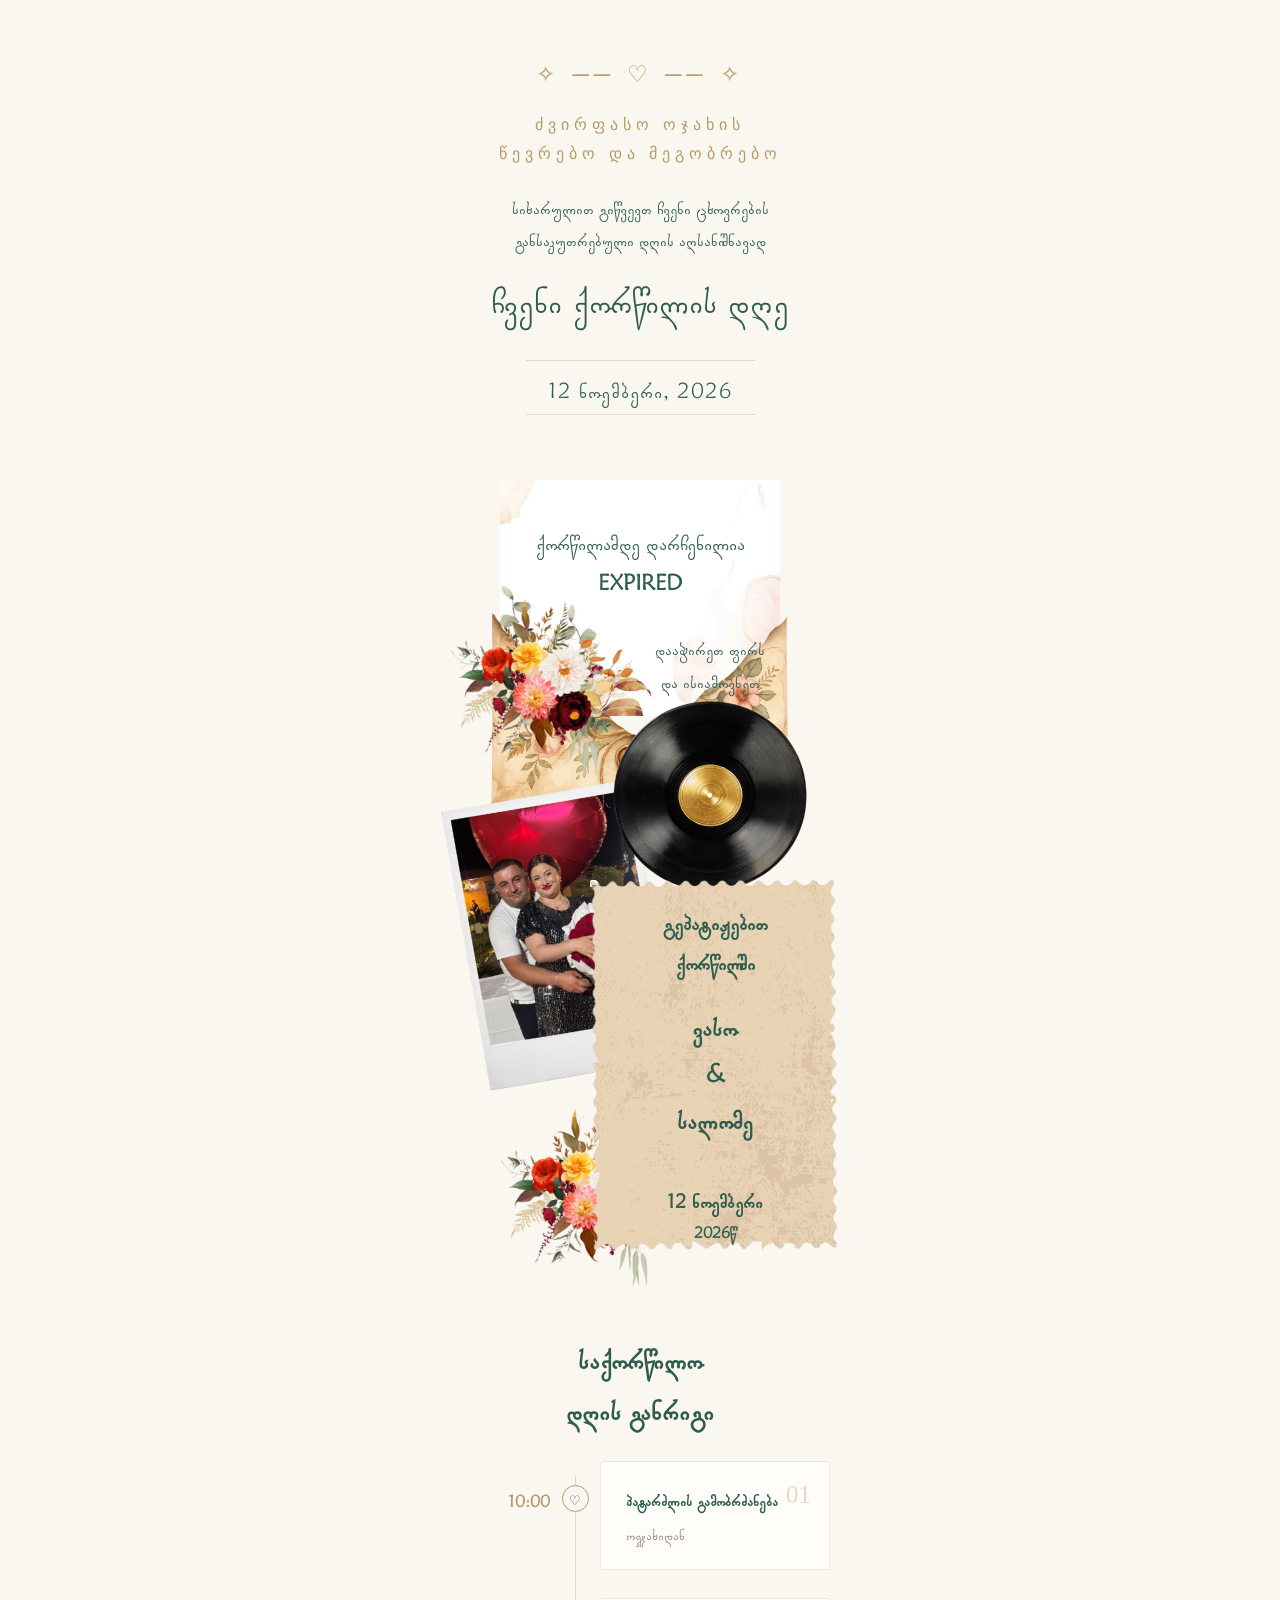
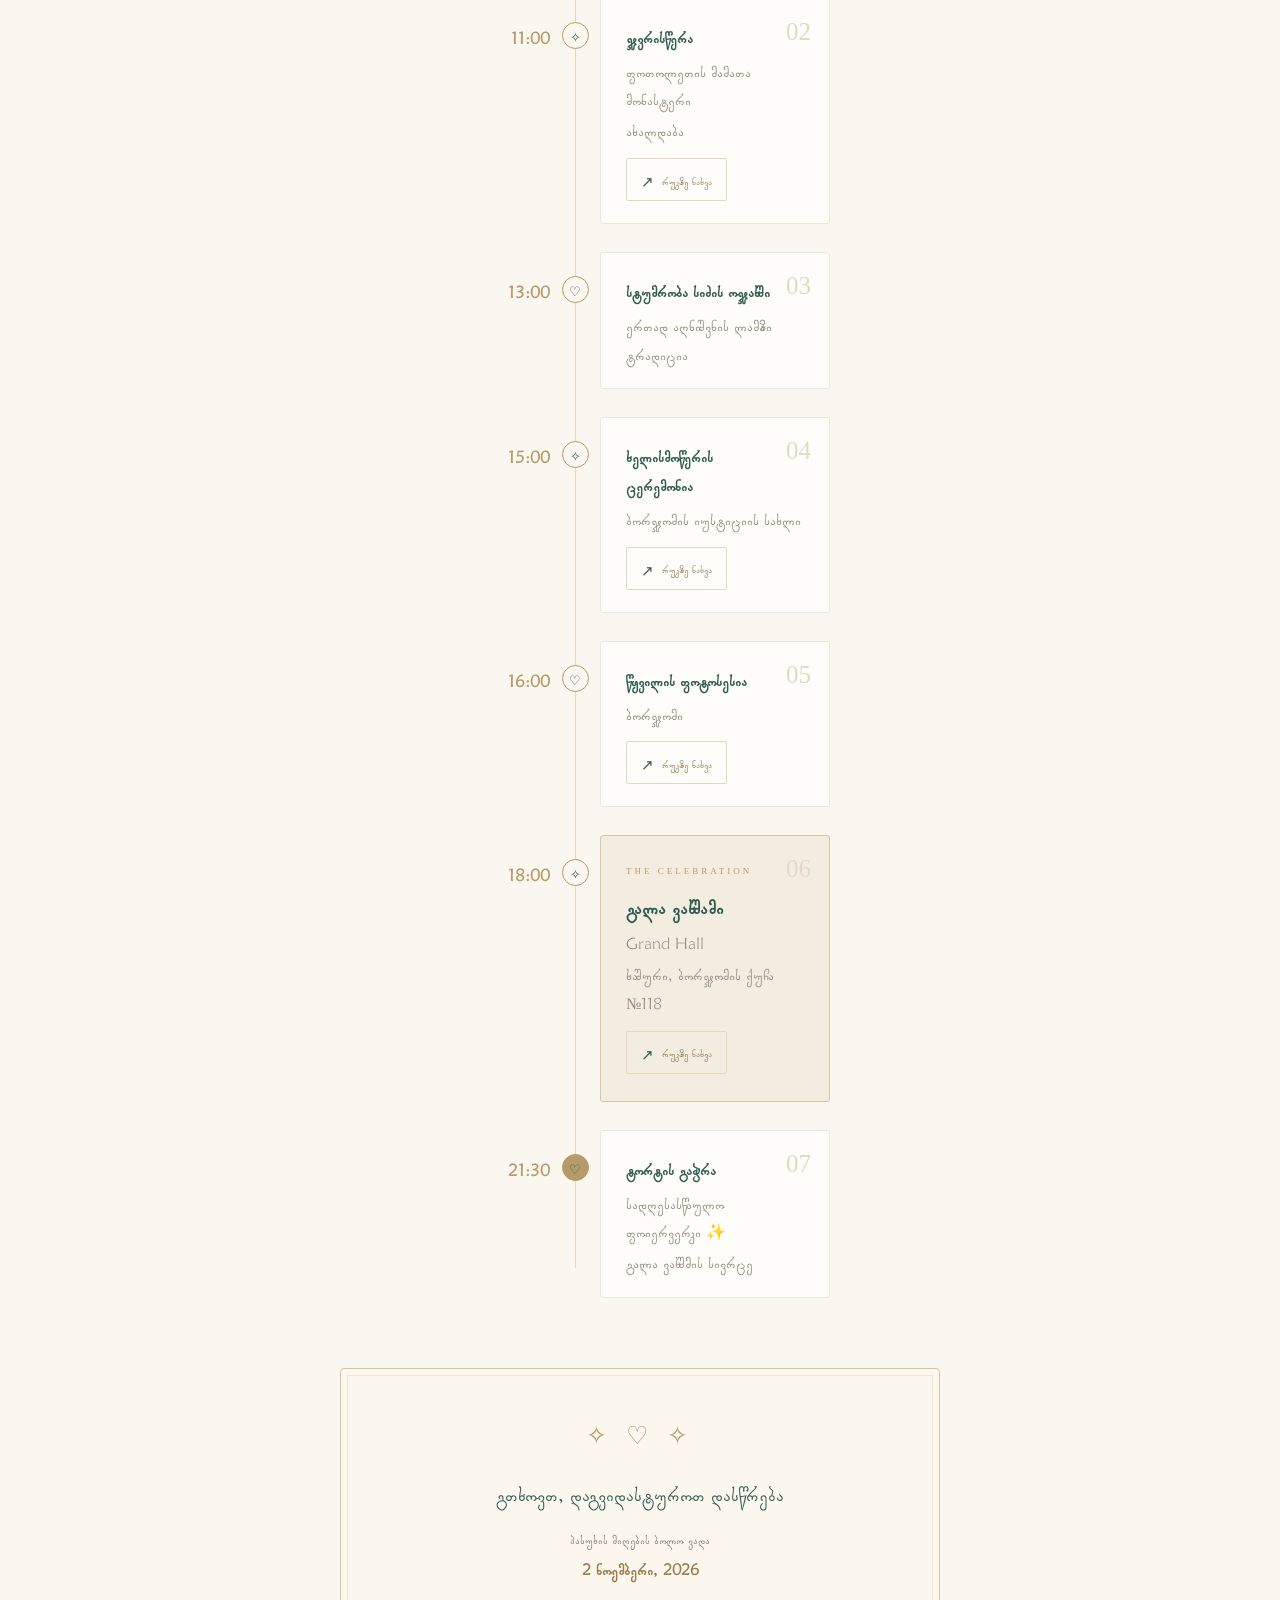
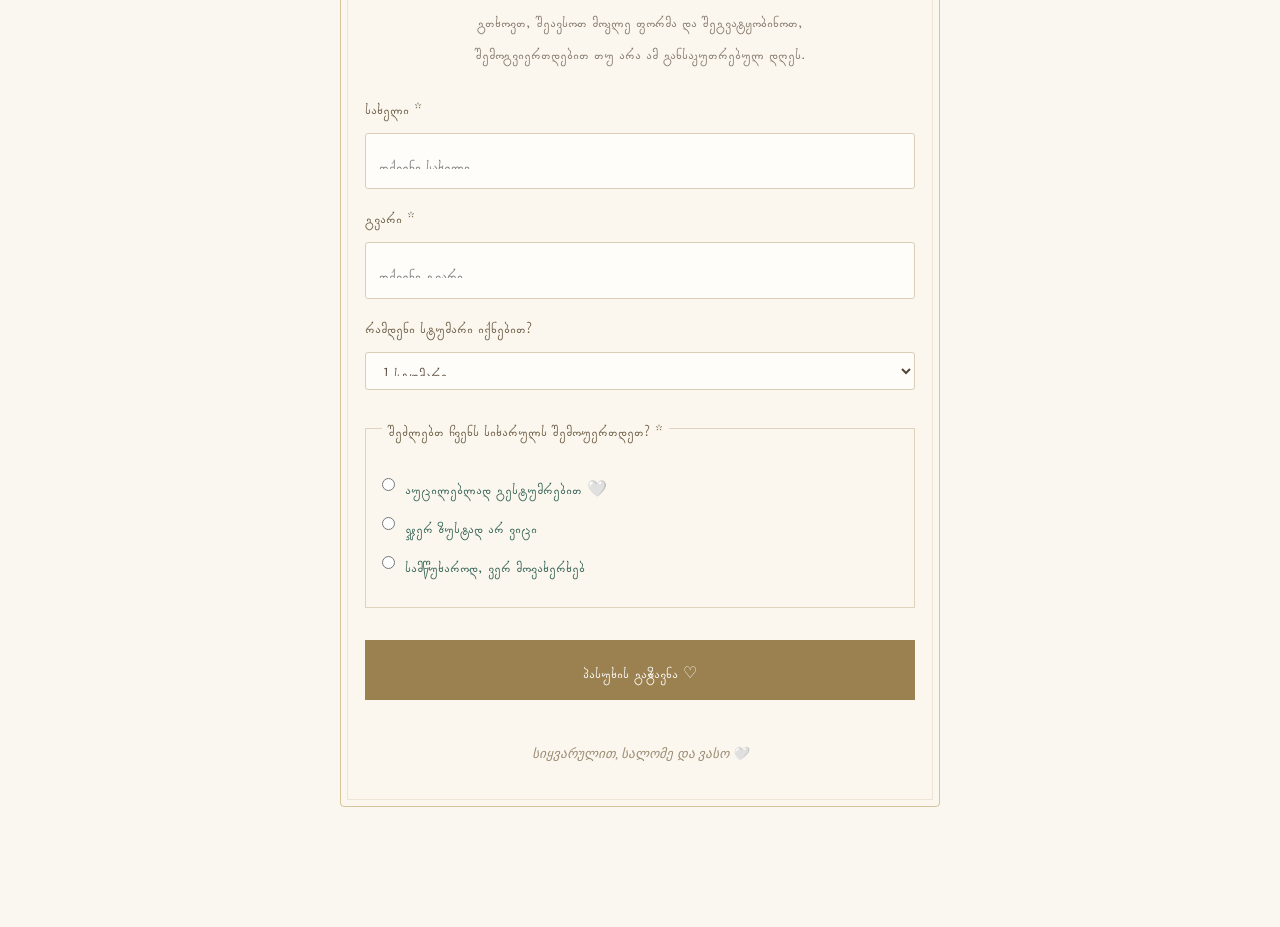
==== main.html @ dbb8db03 "invitation" ====
<!DOCTYPE html>
<html lang="en">
<head>
    <meta charset="UTF-8">
    <meta name="viewport" content="width=device-width, initial-scale=1.0">
    <link rel="icon" href="img/rings.png">
    <title>გიწვევთ ქორწილში - სალომე და ვასო</title>
    <link rel="stylesheet" href="style/style.css">
</head>
<body>
     <header class="plan-header">
      <span class="ornament">✧ ── ♡ ── ✧</span>
      <p class="eyebrow">ძვირფასო ოჯახის წევრებო და მეგობრებო</p>
      
      <p class="subtitle">
        სიხარულით გიწვევთ ჩვენი ცხოვრების განსაკუთრებული დღის აღსანიშნავად
      </p>
      <h1>ჩვენი ქორწილის დღე</h1>
      <div class="header-date">12 ნოემბერი, 2026</div>
    </header>
    <main >
        
       
        <div class="openedenvelope">

            <div class="paper">
                <img src="img/bg.jpg" alt="">
            </div>
            
             <div class="envelopeopen">
                  <img src="img/env.png" alt="salomeandvasoenvelope">
             </div>
            
            <p class="datestart">
                ქორწილამდე დარჩენილია
            </p>
            <p id="timeuntillweddingday"></p>
    
            <div class="bouquey">
                <img src="img/bouquet.png" alt="">
            </div>
    
            <div class="vinylCont" >
                <p>დააჭირეთ ფირს და ისიამოვნეთ</p>
                <img class="vinyl" id="vinyl" src="img/vinylsidc.png" alt="">
            </div>
            <audio id="music" src="audio/muxambazi.mp3" loop></audio>
        
            <div class="polaroid">
                <img src="img/vs.png" alt="">
            </div>
        
            <div class="bouquey2">
                <img src="img/bouquet.png" alt="">
            </div>
        
            <div class="oldpaper">
                <p class="weddinginv">გეპატიჟებით ქორწილში</p>
                <p class="vs">ვასო <br>& <br>სალომე</p>
    
                <p class="day">12 ნოემბერი</p>
                <p class="year">2026წ</p>
    
            </div>
        </div>

        <h2 class="plan">საქორწილო <br> დღის განრიგი</h2>

         <section class="timeline">

      <!-- 10:00 -->
      <article class="event">
        <div class="event-time">10:00</div>
        <div class="timeline-marker"><span>♡</span></div>
        <div class="event-card">
          <span class="event-number">01</span>
          <h2>პატარძლის გამობრძანება</h2>
          <p>ოჯახიდან</p>
        </div>
      </article>

      <!-- 11:00 -->
      <article class="event">
        <div class="event-time">11:00</div>
        <div class="timeline-marker"><span>✧</span></div>
        <div class="event-card">
          <span class="event-number">02</span>
          <h2>ჯვრისწერა</h2>
          <p>ფოთოლეთის მამათა მონასტერი</p>
          <p class="location">ახალდაბა</p>
          <a
            class="map-button"
            href="https://www.google.com/maps/search/?api=1&query=ფოთოლეთის+მამათა+მონასტერი+ახალდაბა"
            target="_blank"
            rel="noopener noreferrer"
          >
            <span>↗</span> რუკაზე ნახვა
          </a>
        </div>
      </article>

      <!-- 13:00 -->
      <article class="event">
        <div class="event-time">13:00</div>
        <div class="timeline-marker"><span>♡</span></div>
        <div class="event-card">
          <span class="event-number">03</span>
          <h2>სტუმრობა სიძის ოჯახში</h2>
          <p>ერთად აღნიშვნის ლამაზი ტრადიცია</p>
        </div>
      </article>

      <!-- 15:00 -->
      <article class="event">
        <div class="event-time">15:00</div>
        <div class="timeline-marker"><span>✧</span></div>
        <div class="event-card">
          <span class="event-number">04</span>
          <h2>ხელისმოწერის ცერემონია</h2>
          <p>ბორჯომის იუსტიციის სახლი</p>
          <a
            class="map-button"
            href="https://www.google.com/maps/search/?api=1&query=ბორჯომის+იუსტიციის+სახლი"
            target="_blank"
            rel="noopener noreferrer"
          >
            <span>↗</span> რუკაზე ნახვა
          </a>
        </div>
      </article>

      <!-- 16:00 -->
      <article class="event">
        <div class="event-time">16:00</div>
        <div class="timeline-marker"><span>♡</span></div>
        <div class="event-card">
          <span class="event-number">05</span>
          <h2>წყვილის ფოტოსესია</h2>
          <p>ბორჯომი</p>
          <a
            class="map-button"
            href="https://www.google.com/maps/search/?api=1&query=ბორჯომი"
            target="_blank"
            rel="noopener noreferrer"
          >
            <span>↗</span> რუკაზე ნახვა
          </a>
        </div>
      </article>

      <!-- 18:00 -->
      <article class="event">
        <div class="event-time">18:00</div>
        <div class="timeline-marker"><span>✧</span></div>
        <div class="event-card highlight">
          <span class="event-number">06</span>
          <span class="special-label">THE CELEBRATION</span>
          <h2>გალა ვახშამი</h2>
          <p>Grand Hall</p>
          <p class="location">ხაშური, ბორჯომის ქუჩა №118</p>
          <a
            class="map-button"
            href="https://www.google.com/maps/search/?api=1&query=Grand+Hall+ბორჯომის+ქუჩა+118+ხაშური"
            target="_blank"
            rel="noopener noreferrer"
          >
            <span>↗</span> რუკაზე ნახვა
          </a>
        </div>
      </article>

      <!-- 21:30 -->
      <article class="event">
        <div class="event-time">21:30</div>
        <div class="timeline-marker final-marker"><span>♡</span></div>
        <div class="event-card">
          <span class="event-number">07</span>
          <h2>ტორტის გაჭრა</h2>
          <p>სადღესასწაულო ფოიერვერკი ✨</p>
          <p class="location">გალა ვახშმის სივრცე</p>
        </div>
      </article>

    </section>


<section class="rsvp-section" id="rsvp">

    <div class="rsvp-decoration">✧ ♡ ✧</div>

   
    <h3>გთხოვთ, დაგვიდასტუროთ დასწრება</h3>

    <p class="rsvp-deadline">
        პასუხის მიღების ბოლო ვადა
        <strong>2 ნოემბერი, 2026</strong>
    </p>

    <p class="rsvp-note">
        გთხოვთ, შეავსოთ მოკლე ფორმა და შეგვატყობინოთ,
        შემოგვიერთდებით თუ არა ამ განსაკუთრებულ დღეს.
    </p>

      <form
    id="rsvpForm"
    action="https://script.google.com/macros/s/AKfycbwBspBwgzssnnVX426u0y8U2m2kh2r0nU-kJRcYKeKxSGknEpgzazuyD5P6LJKQqoENyA/exec"
    method="POST"
    target="rsvpResponseFrame"
  >
    <label for="name">სახელი *</label>
    <input
      type="text"
      id="name"
      name="name"
      placeholder="თქვენი სახელი"
      required
    />

    <label for="surname">გვარი *</label>
    <input
      type="text"
      id="surname"
      name="surname"
      placeholder="თქვენი გვარი"
      required
    />

    <label for="guests">რამდენი სტუმარი იქნებით?</label>
    <select id="guests" name="guests" required>
      <option value="1">1 სტუმარი</option>
      <option value="2">2 სტუმარი</option>
      <option value="3">3 სტუმარი</option>
      <option value="4">4 სტუმარი</option>
      <option value="5">5 სტუმარი</option>
    </select>

    <fieldset class="attendance-options">
      <legend>შეძლებთ ჩვენს სიხარულს შემოუერთდეთ? *</legend>

      <label>
        <input
          type="radio"
          name="attendance"
          value="აუცილებლად გესტუმრებით"
          required
        />
        აუცილებლად გესტუმრებით 🤍
      </label>

      <label>
        <input
          type="radio"
          name="attendance"
          value="ჯერ ზუსტად არ ვიცი"
        />
        ჯერ ზუსტად არ ვიცი
      </label>

      <label>
        <input
          type="radio"
          name="attendance"
          value="სამწუხაროდ, ვერ მოვახერხებ"
        />
        სამწუხაროდ, ვერ მოვახერხებ
      </label>
    </fieldset>

    <button type="submit" id="rsvpSubmit">
      პასუხის გაგზავნა ♡
    </button>

    <p id="rsvpMessage" role="status" aria-live="polite"></p>
  </form>

  <iframe
    name="rsvpResponseFrame"
    id="rsvpResponseFrame"
    title="RSVP პასუხის გაგზავნა"
    hidden
  ></iframe>
    <p class="rsvp-footer">
        სიყვარულით, სალომე და ვასო 🤍
    </p>

</section>


    </main>
    <script src="js/scripts.js"></script>
</body>
</html>
---- style/style.css ----
@font-face {
    font-family: bpg_mikheil_stefane;
    src: url(../font/bpg_mikheil_stefane-26883429579.otf); 
}
@font-face {
    font-family: Galaktioni;
    src: url(../font/DM-Galaktioni-UNI-180426073.ttf);;
}
@font-face {
    font-family: Javakhishvili;
    src: url(../font/DM-Ivane-Javakhishvili-UNI-89782055192.ttf);
}
@font-face {
    font-family: geo_rustaveli;;
    src: url(../font/geo_rustaveli-13648409130.ttf);
}
@font-face {
    font-family: geo_tabidze;
    src: url(../font/geo_tabidze-12487314067.ttf);
}
@font-face {
    font-family: LS_Knight;
    src: url(../font/LS_Knight-Regular-57675407628.otf);
}
@font-face {
    font-family: TFMecomicse;
    src: url(../font/TFMecomicse-Regular-59522229166.otf);
}
*{
    margin: 0;
    padding: 0;
    list-style-type: none;
    text-decoration: none;
    box-sizing: border-box;
    font-family: bpg_mikheil_stefane;
    color: #2e5d50;
}

body{
    background-color: #f0ede1;
}
.index{
    background-image: url(../img/bg.jpg);
    background-size: cover;  
    background-attachment: fixed;  
}
.indexmain{
    display: flex;
    justify-content: center;
    align-items: center;
    width: 100%;
    height: 100vh;
}
.envelope{
    font-size: 24px;
    text-align: center;
    width: 300px;
    height: 400px;
    color: #2e5d50;
}

.envelope img{
    width: 100%;
    animation: envelope 2s infinite;
}
@keyframes envelope {
    0%{transform: scale(1);}
    50%{transform: scale(1.1);}
    100%{transform: scale(1);}
}
.giwvevt{
    font-size: 32px;
    font-weight: 800;
}

.openedenvelope{
    position: relative;
    display: flex;
    justify-content: center;
    align-items: center;
    z-index: 2;
    height: 850px;
    max-width: 400px;
    margin: 0 auto;
    top:-100px;
}
.envelopeopen{
    width: 300px;
    position: absolute;
    top:130px;
    z-index:2;
}
.envelopeopen img{

    width: 100%;
}
.paper{
    width: 280px;
    height: 300px;
    overflow: hidden;
    position: absolute;
    top:100px;
    z-index:1;
}
.paper img{
    width: 100%;
    margin-top: -150px;
}
.datestart,#timeuntillweddingday{
     position: absolute;
    top:140px;
    z-index:3;
    font-size: 22px;

}
#timeuntillweddingday{
    top:180px;
    font-weight: 700;
}
.bouquey{
    width: 200px;
    height: 200px;
    position: absolute;
    top:210px;
    left: 0;
    z-index: 4;
}
.bouquey img{
    width: 100%;
}
.vinylCont{
    width: 200px;
    height: 200px;
    position: absolute;
    top:250px;
    right:30px;
    z-index: 4;
}
.vinyl{
    width: 100%;
    animation: none;
}
.vinyl.playing {
  animation: rotateVinyl 3s linear infinite;
}
.vinylCont p{
    font-size: 18px;
    width: 110px;
    text-align: center;
    margin: 0 auto;
}
@keyframes rotateVinyl {
    0%{transform: rotate(0deg);}
    100%{transform: rotate(360deg);}
}
.polaroid{
    width: 300px;
    height: 200px;
    position: absolute;
    top:400px;
    left:10px;
    z-index: 3;
    transform: rotate(-10deg);
}
.polaroid img{
    width: 100%;
}
.bouquey2{
    width: 200px;
    height: 200px;
    position: absolute;
    top:720px;
    left: 50px;
    z-index: 4; 
}
.bouquey2 img{
    width:100%;
}
.oldpaper{
    width: 250px;
    height: 370px;
    position: absolute;
    top:500px;
    right: 0;
    z-index: 4; 
    background-image: url(../img/paper.png);
    background-repeat: no-repeat;
    background-size: 100%;
    background-position: center;
    text-align: center;
    padding-top: 20px;
}
.weddinginv{
    font-size: 22px;
    width: 150px;
    margin: 0 auto;
    font-weight: 600;
}
.vs{
    font-size: 26px;
    width: 150px;
    margin: 20px auto;
    font-weight: 600;
}

.day, .year{
    width: 150px;
    margin: 0 auto;
    font-weight: 600;
}
.day{
    margin-top: 40px;
    font-size: 20px;
}
.plan{
    text-align: center;
    font-size: 28px;
    margin-bottom: 30px;
}
.invite{
    text-align: center;
    padding: 50px;
}
.happy{
    text-align: center;
    font-size: 22px;
}



:root {
  --cream: #faf7f0;
  --card: #fffdf9;
  --gold: #b79a68;
  --gold-light: #e5d7bb;
  --brown: #514438;
  --muted: #948779;
}

body {
  background: var(--cream);
  color: var(--brown);
  padding: 50px 20px;
  line-height: 1.8;
}

.wedding-plan {
  max-width: 250px;
  margin: 0 auto;
}

/* Header */

.plan-header {
  text-align: center;
  margin-bottom: 65px;
}

.ornament {
  color: var(--gold);
  font-size: 23px;
  letter-spacing: 5px;
}

.eyebrow {
  font-family: Georgia, serif;
  font-size: 16px;
  letter-spacing: 5px;
  color: var(--gold);
  margin-top: 18px;
  max-width: 300px;
text-align: center;
margin: 20px auto;
}

.plan-header h1 {
  font-size: clamp(24px, 5vw, 38px);
  font-weight: 500;
  margin: 12px 0;
  line-height: 1.5;
}

.subtitle {
  font-size: 18px;
  max-width: 300px;
  margin: 0 auto;
  color: #2e5d50;
}

.header-date {
  display: inline-block;
  margin-top: 25px;
  padding: 7px 22px;
  border-top: 1px solid var(--gold-light);
  border-bottom: 1px solid var(--gold-light);
  font-size: 22px;
  letter-spacing: 1px;
}

/* Timeline */

.timeline {
  position: relative;
  max-width: 380px;
  margin: 0 auto;
}

.timeline::before {
  content: "";
  position: absolute;
  left: 125px;
  top: 15px;
  bottom: 30px;
  width: 1px;
  background: var(--gold-light);
}

.event {
  display: grid;
  grid-template-columns: 100px 50px 1fr;
  align-items: start;
  gap: 0;
  margin-bottom: 28px;
}

.event-time {
  text-align: right;
  padding-top: 23px;
  color: var(--gold);
  font-size: 17px;
  font-weight: 600;
  font-variant-numeric: tabular-nums;
}

.timeline-marker {
  width: 27px;
  height: 27px;
  margin: 24px auto 0;
  background: var(--cream);
  border: 1px solid var(--gold);
  border-radius: 50%;
  display: flex;
  align-items: center;
  justify-content: center;
  z-index: 1;
  color: var(--gold);
  font-size: 13px;
}

.final-marker {
  background: var(--gold);
  color: white;
}

.event-card {
  position: relative;
  background: var(--card);
  border: 1px solid #eee6d8;
  padding: 22px 25px;
  border-radius: 3px;
  transition: transform 0.3s ease, box-shadow 0.3s ease;
}

.event-card:hover {
  transform: translateY(-3px);
  box-shadow: 0 8px 25px rgba(95, 76, 48, 0.07);
}

.event-number {
  position: absolute;
  right: 18px;
  top: 10px;
  color: #e4d8c4;
  font-family: Georgia, serif;
  font-size: 25px;
}

.event-card h2 {
  font-size: 16px;
  font-weight: 600;
  margin-bottom: 5px;
  padding-right: 25px;
}

.event-card p {
  font-size: 16px;
  color: var(--muted);
}

.event-card .location {
  font-size: 16px;
  margin-top: 2px;
}

/* Google Maps button */

.map-button {
  display: inline-flex;
  align-items: center;
  gap: 8px;
  margin-top: 15px;
  padding: 7px 14px;
  border: 1px solid var(--gold-light);
  border-radius: 2px;
  text-decoration: none;
  color: #8b7047;
  font-family: inherit;
  font-size: 11px;
  transition: all 0.25s ease;
}

.map-button span {
  font-size: 15px;
}

.map-button:hover {
  background: var(--gold);
  border-color: var(--gold);
  color: white;
}

/* Gala dinner highlight */

.event-card.highlight {
  background: #f3ede1;
  border-color: #d9c5a0;
  padding-top: 27px;
  padding-bottom: 27px;
}

.highlight h2 {
  font-size: 20px;
}

.special-label {
  display: block;
  font-family: Georgia, serif;
  font-size: 9px;
  letter-spacing: 3px;
  color: var(--gold);
  margin-bottom: 7px;
}

/* Footer */

.plan-footer {
  text-align: center;
  margin-top: 70px;
  padding-top: 30px;
  border-top: 1px solid var(--gold-light);
}

.footer-ornament {
  color: var(--gold);
  font-size: 25px;
}

.plan-footer p {
  font-size: 15px;
  margin: 8px 0;
}

.plan-footer span {
  font-size: 11px;
  letter-spacing: 3px;
  color: var(--muted);
}

/* Mobile responsive */

@media only screen and (max-width: 400px) {
  body {
    padding: 35px 14px;
  }

  .plan-header {
    margin-bottom: 40px;
  }

  .plan-header h1 {
    font-size: 25px;
  }

  .subtitle {
    font-size: 16px;
  }

  .timeline::before {
    left: 67px;
  }

  .event {
    grid-template-columns: 53px 29px minmax(0, 1fr);
    margin-bottom: 20px;
  }

  .event-time {
    font-size: 13px;
    padding-top: 20px;
    padding-right: 5px;
    text-align: left;
  }

  .timeline-marker {
    width: 23px;
    height: 23px;
    margin-top: 20px;
    font-size: 11px;
  }

  .event-card {
    padding: 17px 13px;
  }

  .event-card h2 {
    font-size: 13px;
    line-height: 1.8;
    padding-right: 12px;
  }

  .event-card p {
    font-size: 11px;
    line-height: 1.8;
  }

  .event-number {
    font-size: 18px;
    right: 9px;
    top: 5px;
  }

  .event-card.highlight {
    padding: 20px 13px;
  }

  .highlight h2 {
    font-size: 16px;
  }

  .special-label {
    font-size: 8px;
    letter-spacing: 1.5px;
  }

  .map-button {
    padding: 7px 9px;
    font-size: 10px;
    gap: 5px;
  }

  .plan-footer {
    margin-top: 45px;
  }
}

/* RSVP SECTION */

.rsvp-section {
    width: min(90%, 600px);
    margin: 60px auto;
    padding: 45px 35px;
    text-align: center;
    background: rgba(255, 253, 248, 0.8);
    border: 1px solid #dfd2b9;
    outline: 1px solid rgba(183, 154, 104, 0.2);
    outline-offset: -8px;
    color: #514438;
}

.rsvp-decoration {
    color: #b79a68;
    font-size: 25px;
    letter-spacing: 6px;
    margin-bottom: 18px;
}

.rsvp-subtitle {
    font-family: Georgia, serif;
    color: #b79a68;
    font-size: 10px;
    letter-spacing: 3px;
    margin-bottom: 18px;
}

.rsvp-section h2 {
    font-size: clamp(23px, 4vw, 32px);
    font-weight: 500;
    line-height: 1.6;
    margin-bottom: 15px;
}

.rsvp-text {
    max-width: 410px;
    margin: 0 auto;
    color: #817567;
    font-size: 14px;
    line-height: 2;
}

.rsvp-divider {
    margin: 24px 0;
    color: #b79a68;
    font-size: 22px;
}

.rsvp-section h3 {
    font-size: clamp(17px, 3vw, 21px);
    font-weight: 500;
    line-height: 1.8;
    margin-bottom: 15px;
}

.rsvp-deadline {
    font-size: 13px;
    color: #817567;
    line-height: 2;
}

.rsvp-deadline strong {
    display: block;
    color: #9c7b49;
    font-size: 16px;
    font-weight: 600;
}

.rsvp-note {
    max-width: 400px;
    margin: 20px auto 25px;
    color: #817567;
    font-size: 16px;
    line-height: 2;
}

.rsvp-button {
    display: inline-flex;
    justify-content: center;
    align-items: center;
    gap: 12px;
    padding: 14px 25px;
    background: #526b5a;
    color: #fffdf8;
    text-decoration: none;
    font-family: inherit;
    font-size: 13px;
    border: 1px solid #526b5a;
    transition: all 0.3s ease;
}

.rsvp-button:hover {
    background: transparent;
    color: #526b5a;
}

.rsvp-button span {
    font-size: 17px;
}

.rsvp-footer {
    margin-top: 35px;
    color: #9c8b72;
    font-size: 13px;
}

@media (max-width: 400px) {
    .rsvp-section {
        width: 94%;
        margin: 35px auto;
        padding: 38px 22px;
    }

    .rsvp-text {
        font-size: 16px;
    }

    .rsvp-note {
        font-size: 14px;
    }

    .rsvp-button {
        padding: 13px 18px;
        font-size: 16px;
    }
}

.rsvp-section {
  max-width: 620px;
  margin: 70px auto;
  padding: 40px 24px;
  text-align: center;
  color: #514638;
  background: #fbf7ef;
  border: 1px solid #d8c49c;
  border-radius: 4px;
  box-sizing: border-box;
}

.rsvp-subtitle {
  font-size: 16px;
  letter-spacing: 3px;
  color: #9b8050;
}

.rsvp-section h2 {
  font-family: Georgia, serif;
  font-size: clamp(26px, 5vw, 36px);
  font-weight: normal;
  margin: 22px 0 12px;
}

.rsvp-text {
  line-height: 1.8;
  margin-bottom: 28px;
}

#rsvpForm {
  display: flex;
  flex-direction: column;
  gap: 12px;
  text-align: left;
}

#rsvpForm > label,
.attendance-options legend {
  font-size: 16px;
  color: #67583f;
}

#rsvpForm > input,
#rsvpForm > select {
  width: 100%;
  padding: 13px;
  border: 1px solid #d9cdb8;
  border-radius: 3px;
  background: #fffdf9;
  color: #514638;
  font: inherit;
  box-sizing: border-box;
}

#rsvpForm input:focus,
#rsvpForm select:focus {
  outline: 2px solid #b49a6a;
  outline-offset: 2px;
}

.attendance-options {
  margin: 12px 0;
  padding: 16px;
  border: 1px solid #e0d3bd;
}

.attendance-options legend {
  padding: 0 6px;
}

.attendance-options label {
  display: flex;
  align-items: flex-start;
  gap: 10px;
  margin: 15px 0;
  line-height: 1.5;
  cursor: pointer;
}

.attendance-options input {
  margin-top: 4px;
  accent-color: #9b8050;
}

#rsvpSubmit {
  padding: 15px;
  margin-top: 8px;
  border: 1px solid #9b8050;
  background: #9b8050;
  color: white;
  font: inherit;
  cursor: pointer;
  transition: background 0.2s ease;
}

#rsvpSubmit:hover {
  background: #80683f;
}

#rsvpSubmit:disabled {
  opacity: 0.6;
  cursor: wait;
}

#rsvpMessage {
  text-align: center;
  line-height: 1.6;
  font-size: 16px;
}

.rsvp-footer {
  margin-top: 30px;
  font-family: Georgia, serif;
  font-style: italic;
}

@media (max-width: 400px) {
  .rsvp-section {
    margin: 40px 12px;
    padding: 28px 18px;
  }
}
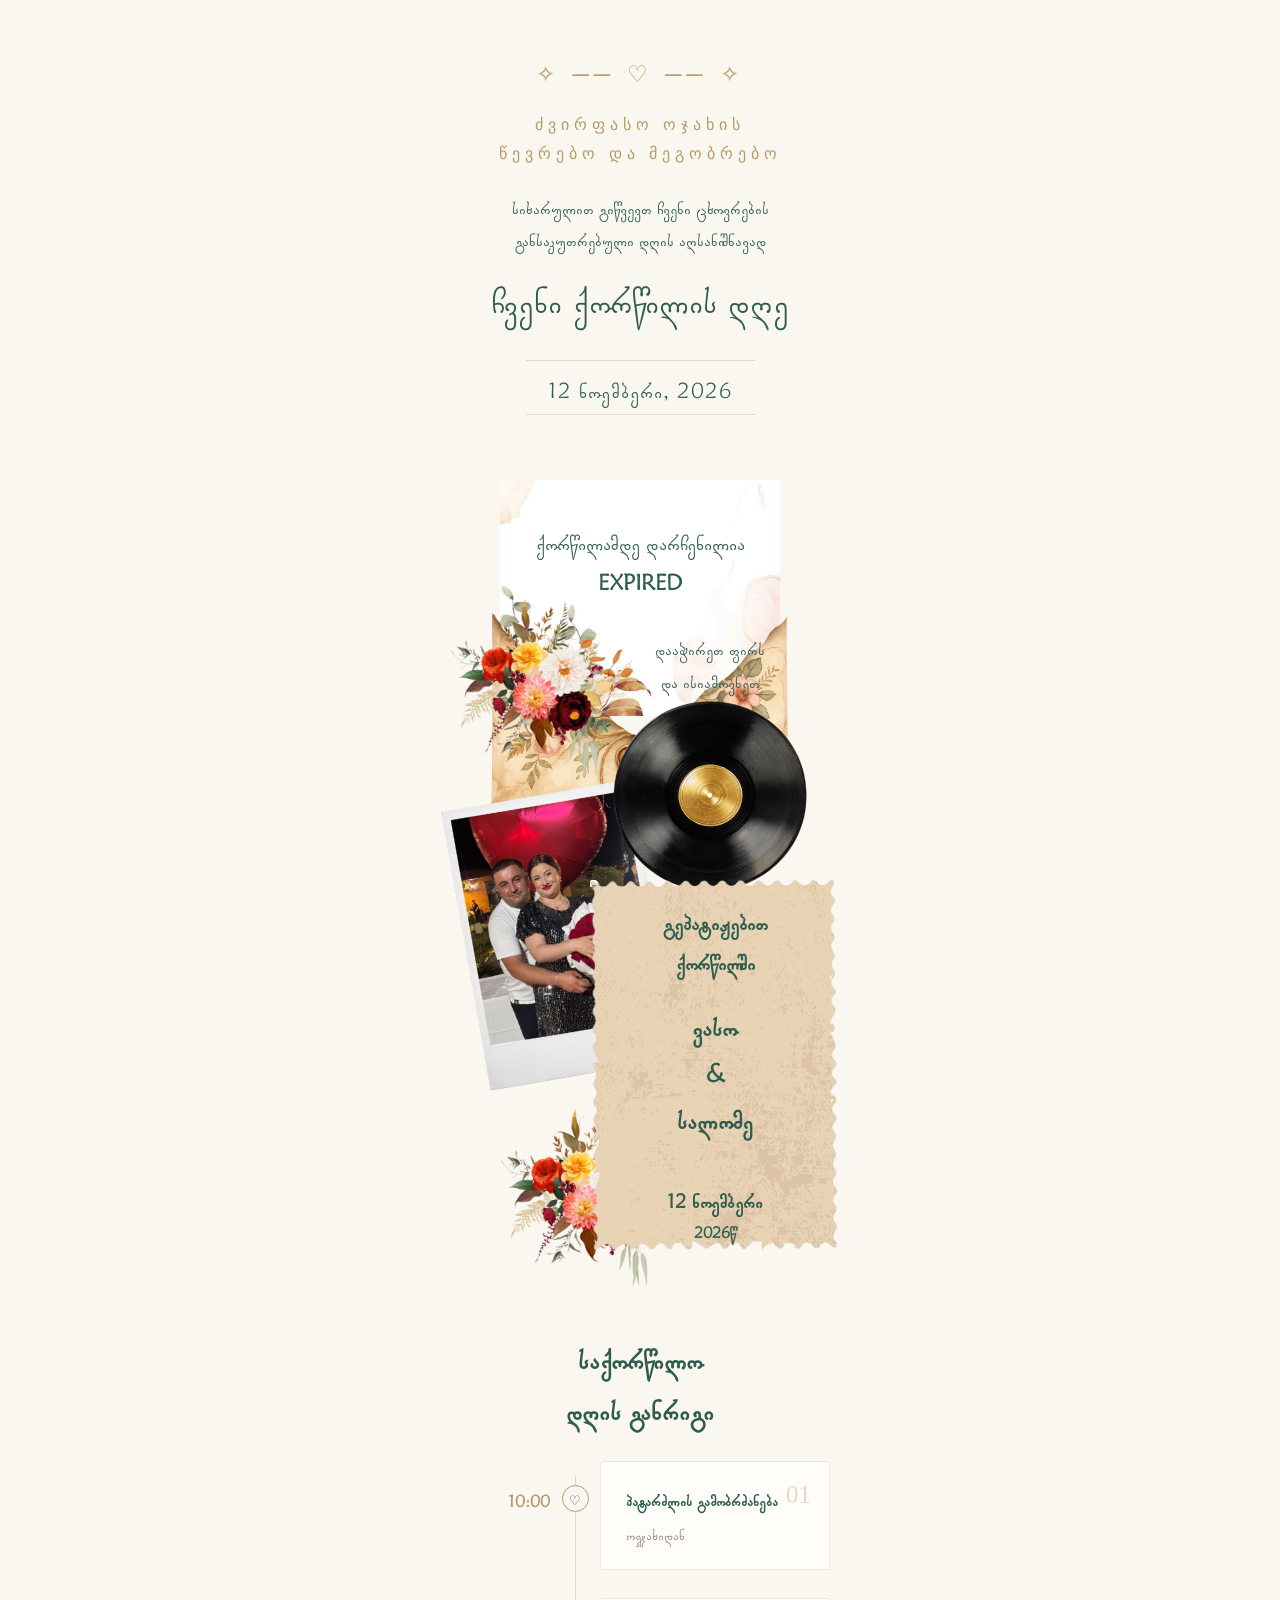
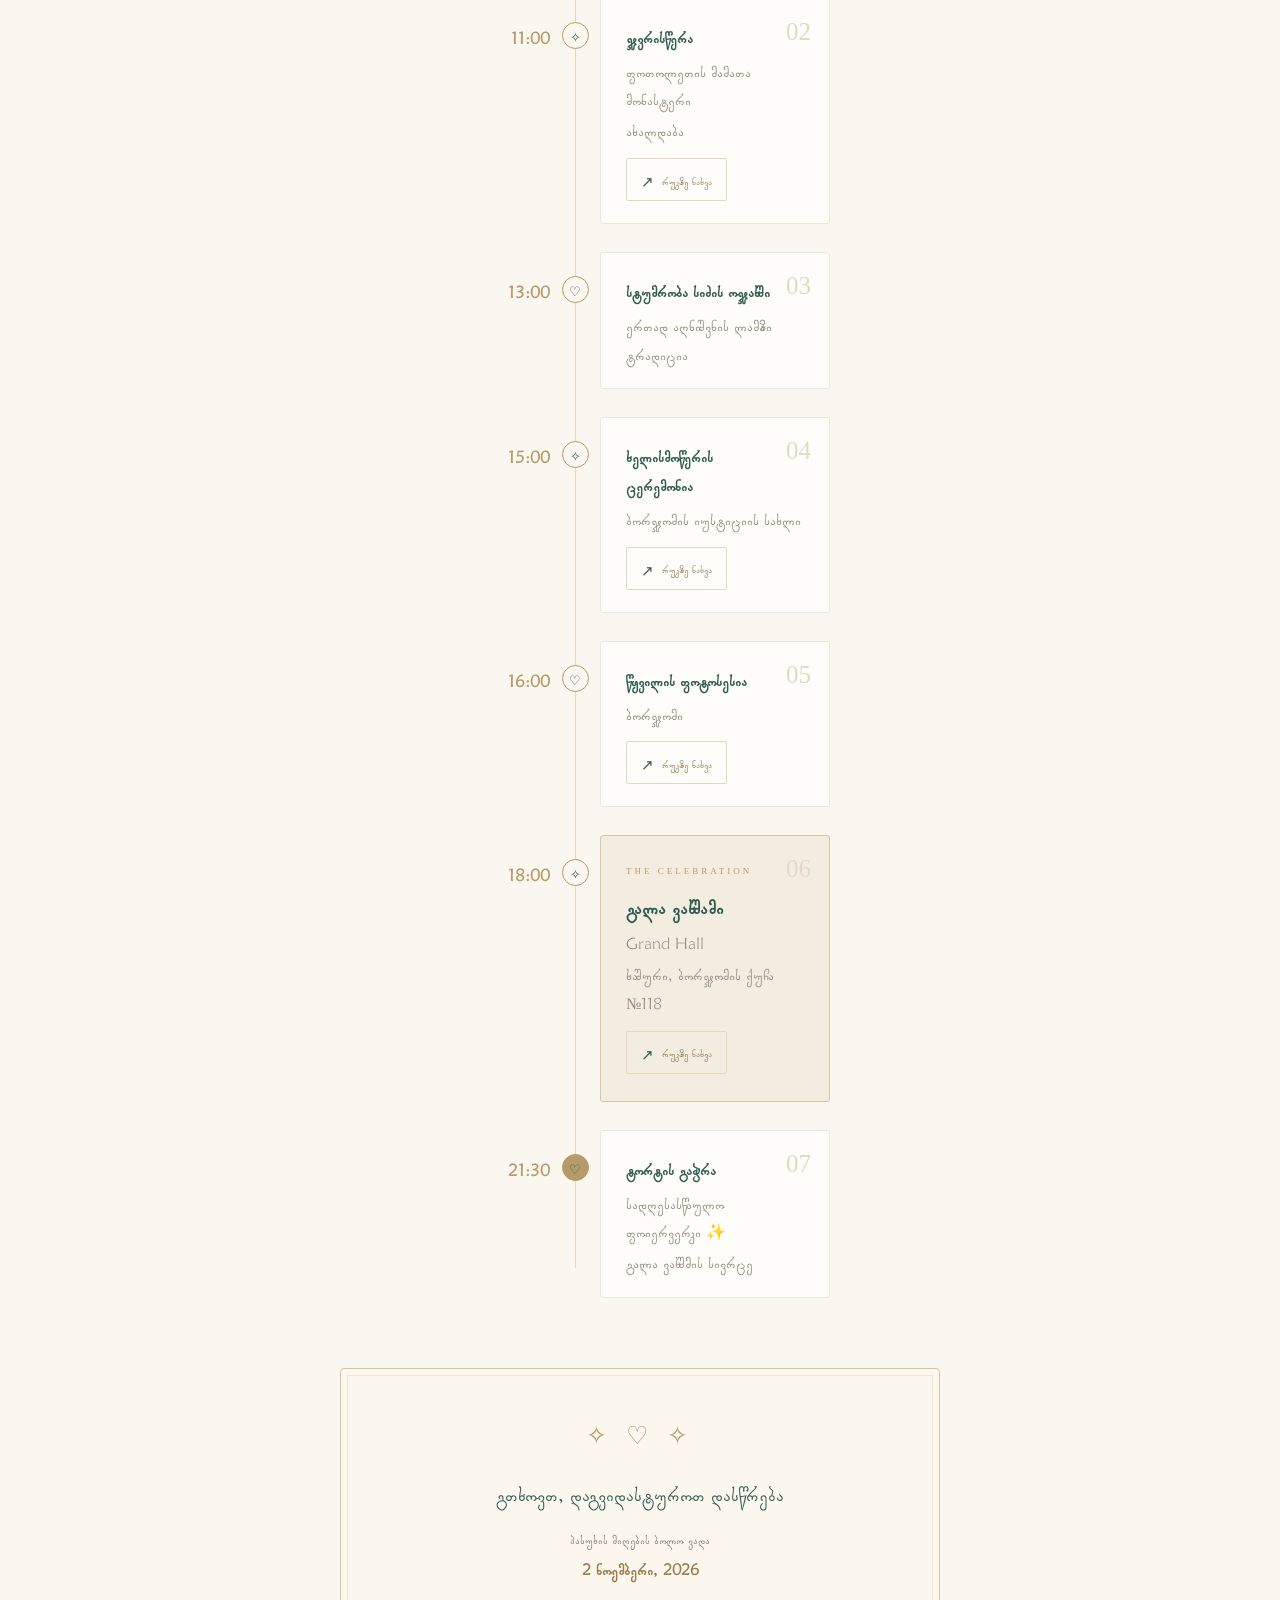
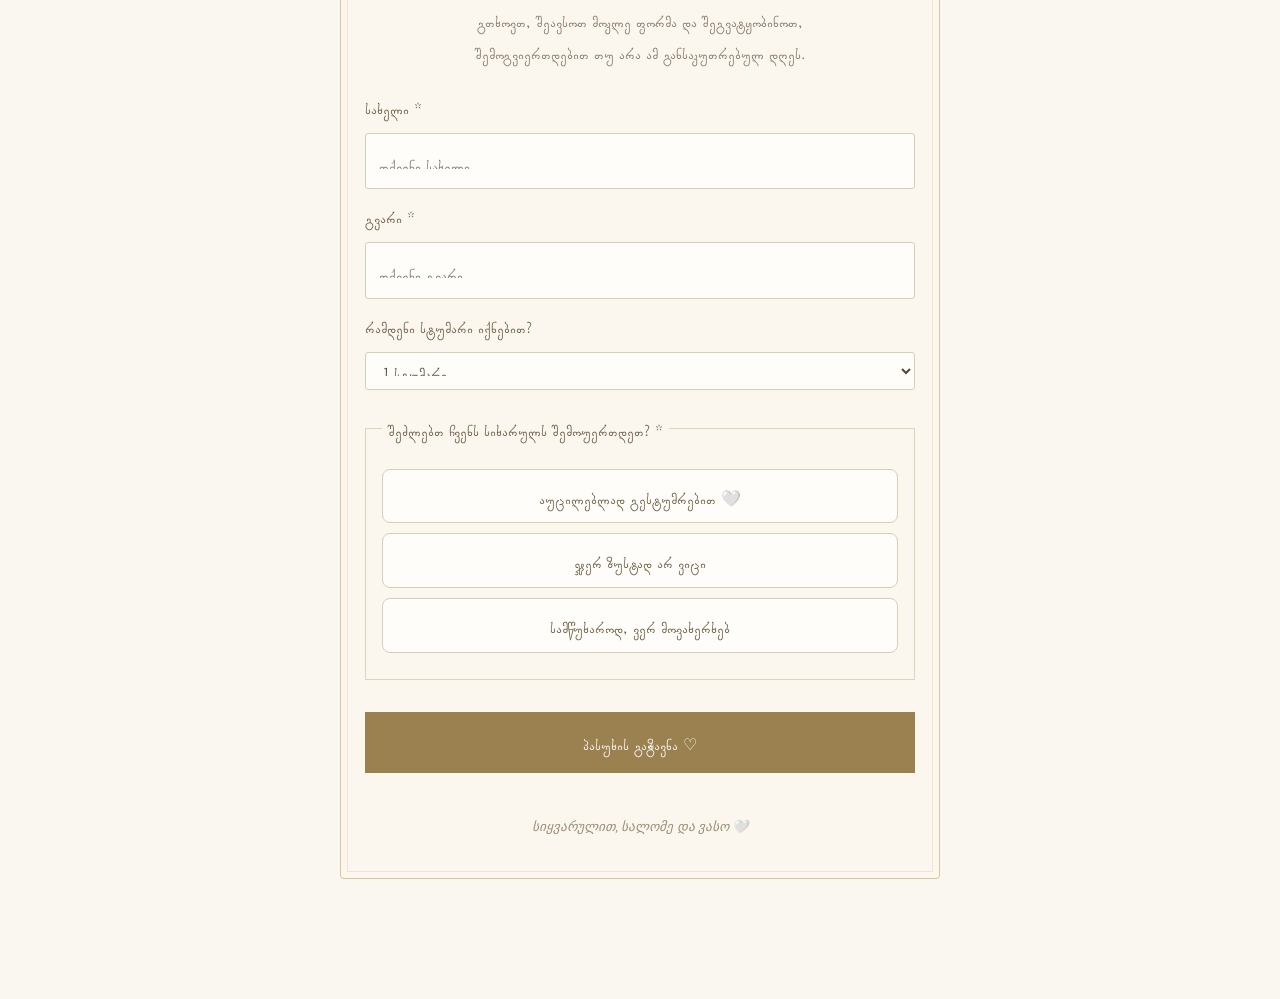
==== commit 38579535: "update scroll" ====
--- a/main.html
+++ b/main.html
@@ -17,8 +17,12 @@
       </p>
       <h1>ჩვენი ქორწილის დღე</h1>
       <div class="header-date">12 ნოემბერი, 2026</div>
+      <a href="#wedding-content" class="scroll-hint" aria-label="ჩამოსქროლეთ ქვემოთ">
+    <span class="scrolldown">დღის განრიგისა და დადასტურების ფორმის სანახავად ჩამოსქროლეთ ქვემოთ</span>
+    <span class="scroll-arrow">↓</span>
+</a>
     </header>
-    <main >
+    <main id="wedding-content">
         
        
         <div class="openedenvelope">
@@ -232,6 +236,7 @@
       <option value="3">3 სტუმარი</option>
       <option value="4">4 სტუმარი</option>
       <option value="5">5 სტუმარი</option>
+      <option value="6">6 სტუმარი</option>
     </select>
 
     <fieldset class="attendance-options">
--- a/style/style.css
+++ b/style/style.css
@@ -755,17 +755,42 @@
 
 .attendance-options label {
   display: flex;
-  align-items: flex-start;
+  flex-direction: column;
+  align-items: center;
   gap: 10px;
-  margin: 15px 0;
-  line-height: 1.5;
+  margin: 10px 0;
+  padding: 12px 16px;
+  border: 1px solid #d9cdb8;
+  border-radius: 8px;
+  background: #fffdf9;
+  color: #67583f;
   cursor: pointer;
-}
-
-.attendance-options input {
-  margin-top: 4px;
-  accent-color: #9b8050;
-}
+  transition: all 0.2s ease;
+}
+
+/* რადიო წრის დამალვა */
+.attendance-options input[type="radio"] {
+  display: none;
+}
+
+/* არჩეული ღილაკი */
+.attendance-options label:has(input[type="radio"]:checked) {
+  background: #9b8050;
+  border-color: #9b8050;
+  color: white;
+}
+
+/* მაუსის მიტანის ეფექტი */
+.attendance-options label:hover {
+  border-color: #9b8050;
+  background: #f5efe4;
+}
+
+.attendance-options label:has(input[type="radio"]:checked):hover {
+  background: #80683f;
+  color: white;
+}
+
 
 #rsvpSubmit {
   padding: 15px;
@@ -805,3 +830,65 @@
     padding: 28px 18px;
   }
 }
+
+
+.scroll-hint {
+    display: none;
+}
+
+@media screen and (max-width: 440px) {
+    .scroll-hint {
+        display: flex;
+        flex-direction: column;
+        align-items: center;
+        gap: 4px;
+
+        width: fit-content;
+        margin: 12px auto 0;
+
+        color: #9b8050;
+        font-size: 13px;
+        text-decoration: none;
+
+        animation: hintFade 2s ease-in-out infinite;
+    }
+
+    .scroll-arrow {
+        display: block;
+        font-family: Arial, sans-serif;
+        font-size: 30px;
+        line-height: 1;
+        color: #9b8050;
+
+        animation: arrowMove 1.2s ease-in-out infinite;
+    }
+
+    @keyframes arrowMove {
+        0%, 100% {
+            transform: translateY(0);
+        }
+
+        50% {
+            transform: translateY(8px);
+        }
+    }
+
+    @keyframes hintFade {
+        0%, 100% {
+            opacity: 0.65;
+        }
+
+        50% {
+            opacity: 1;
+        }
+    }
+
+    html {
+        scroll-behavior: smooth;
+    }
+    .scrolldown{
+      font-size: 18px;
+      width:350px;
+      margin: 0 auto;
+    }
+}
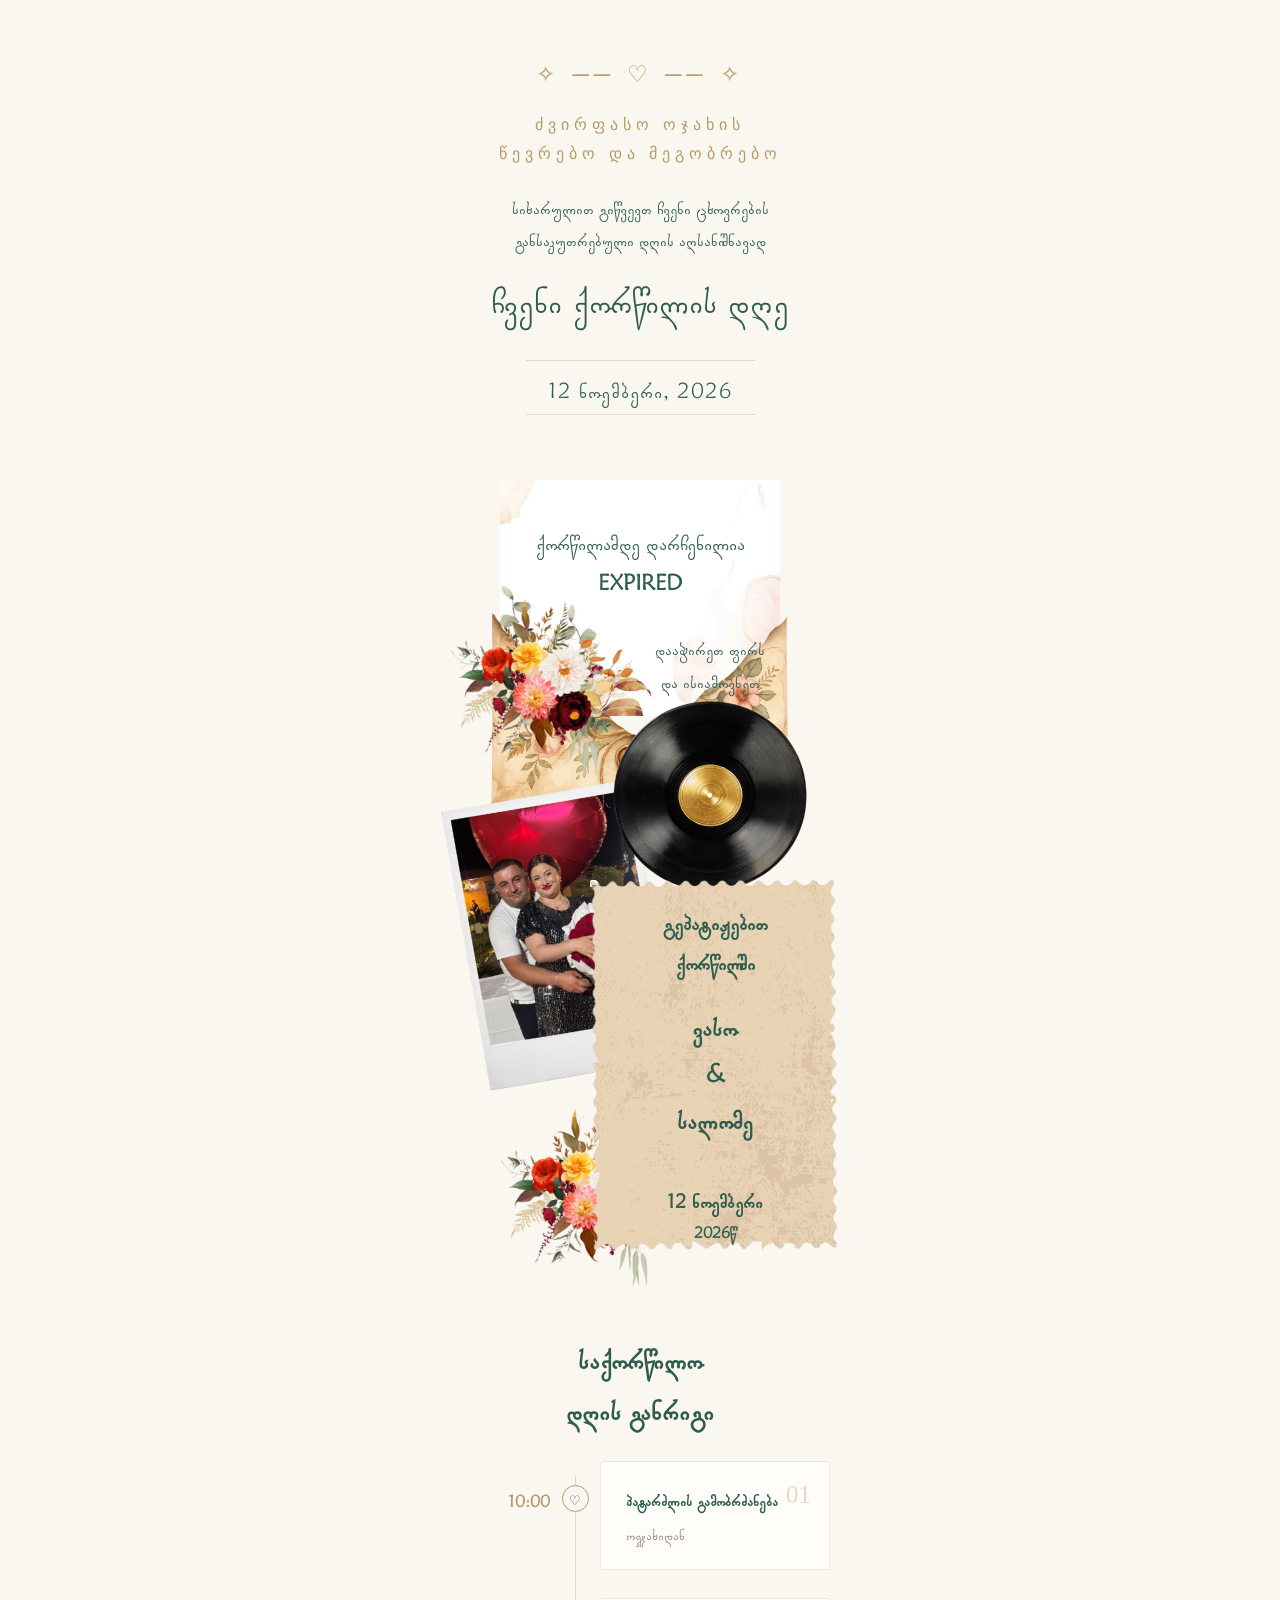
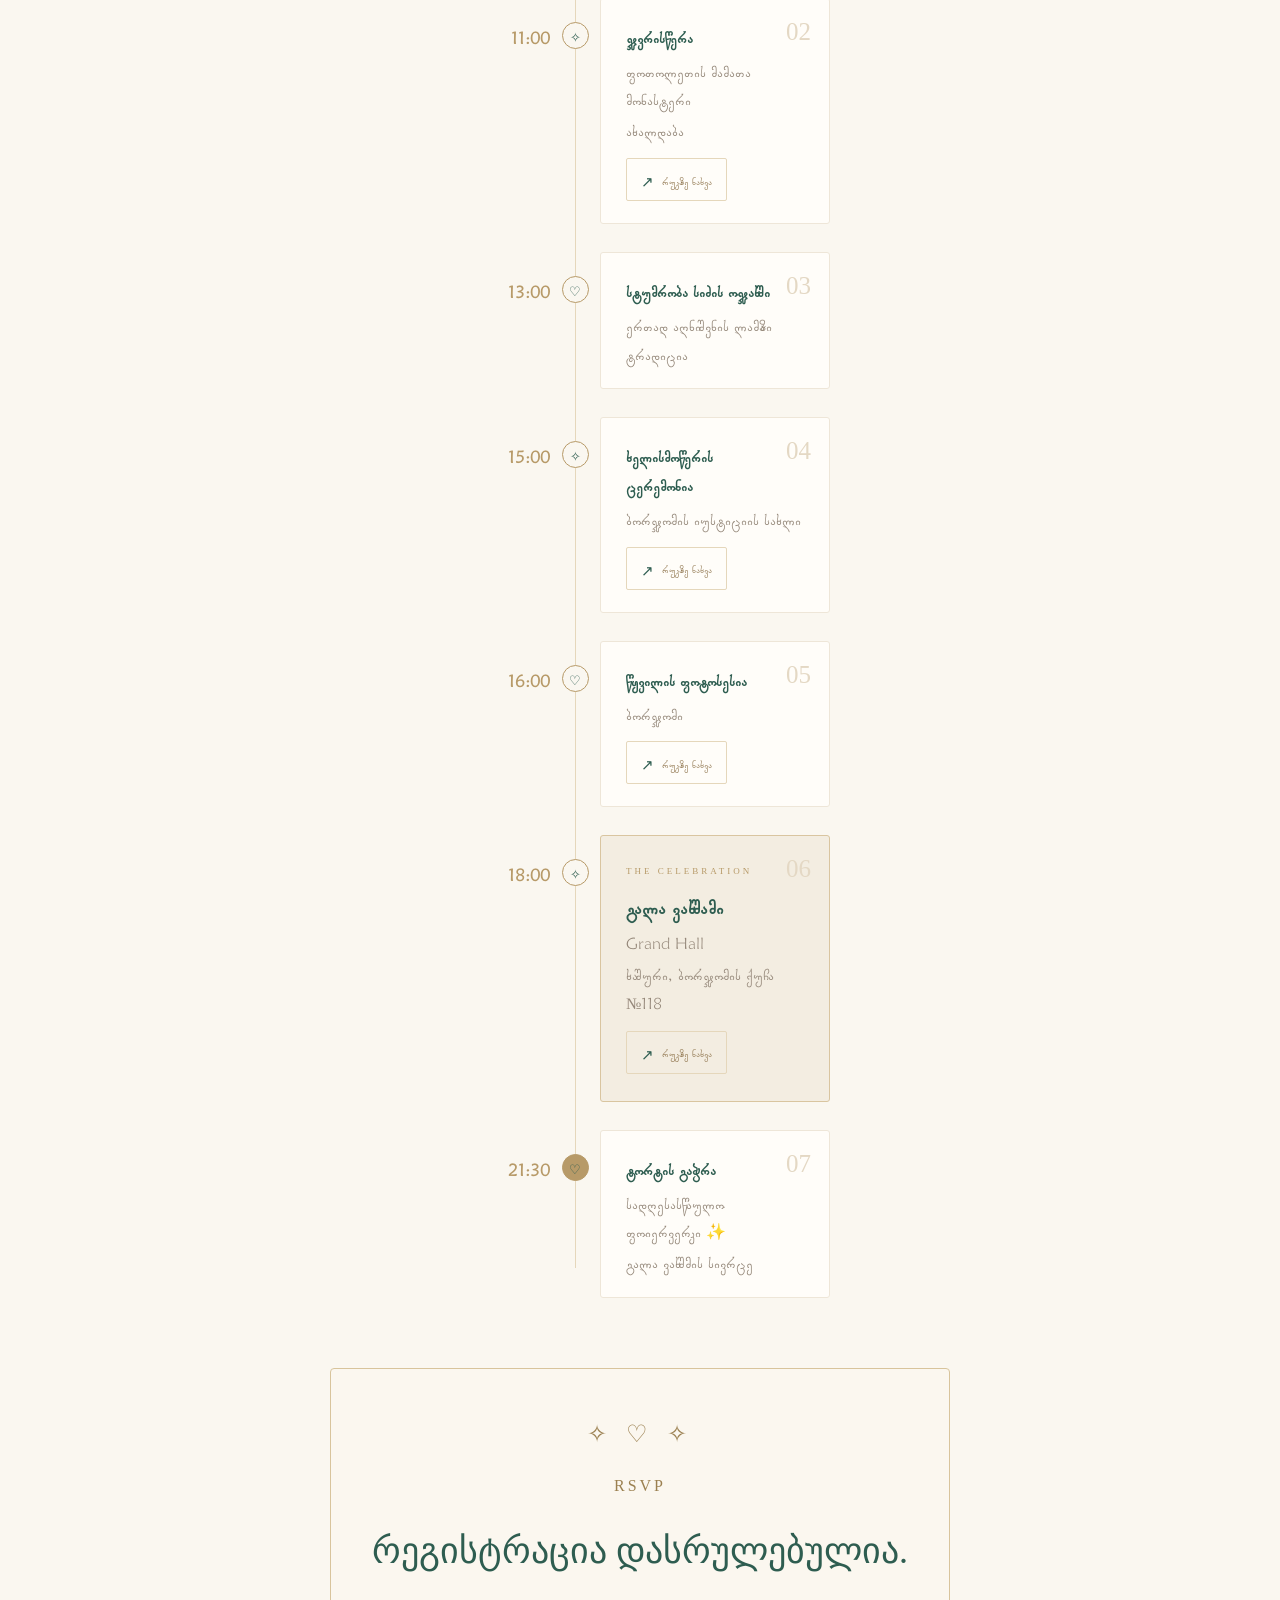
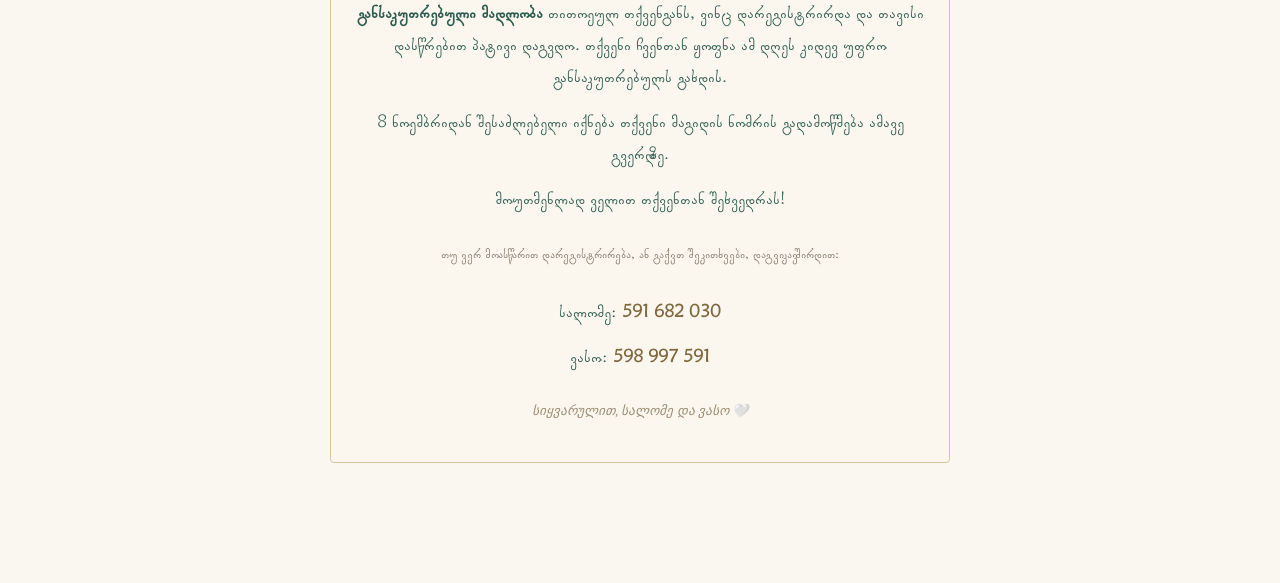
==== commit f6dc0c09: "end of registration" ====
--- a/main.html
+++ b/main.html
@@ -188,7 +188,7 @@
     </section>
 
 
-<section class="rsvp-section" id="rsvp">
+<!-- <section class="rsvp-section" id="rsvp">
 
     <div class="rsvp-decoration">✧ ♡ ✧</div>
 
@@ -288,6 +288,52 @@
         სიყვარულით, სალომე და ვასო 🤍
     </p>
 
+</section> -->
+
+
+<section class="rsvp-section" id="rsvp">
+
+    <div class="rsvp-decoration">✧ ♡ ✧</div>
+
+    <p class="rsvp-subtitle">RSVP</p>
+
+    <h2>რეგისტრაცია დასრულებულია.</h2>
+<div class="rsvp-contacts">
+        <p>
+          <b>განსაკუთრებული მადლობა</b>   თითოეულ თქვენგანს, ვინც დარეგისტრირდა და თავისი დასწრებით პატივი დაგვდო. თქვენი ჩვენთან ყოფნა ამ დღეს კიდევ უფრო განსაკუთრებულს გახდის.
+          
+        </p>
+        <p>
+            8 ნოემბრიდან შესაძლებელი იქნება თქვენი მაგიდის ნომრის გადამოწმება ამავე გვერდზე.
+            
+        </p>
+        <p>
+           მოუთმენლად ველით თქვენთან შეხვედრას!
+        </p>
+</div>
+
+    <p class="rsvp-text">
+        თუ ვერ მოასწარით დარეგისტრირება, ან გაქვთ შეკითხვები, დაგვიკავშირდით:
+    </p>
+
+    <div class="rsvp-contacts">
+
+        <p>
+            სალომე:
+            <a href="tel:+995591682030">591 682 030</a>
+        </p>
+
+        <p>
+            ვასო:
+            <a href="tel:+995598997591">598 997 591</a>
+        </p>
+
+    </div>
+
+    <p class="rsvp-footer">
+        სიყვარულით, სალომე და ვასო 🤍
+    </p>
+
 </section>
 
 
--- a/style/style.css
+++ b/style/style.css
@@ -553,7 +553,7 @@
   }
 }
 
-/* RSVP SECTION */
+RSVP SECTION
 
 .rsvp-section {
     width: min(90%, 600px);
@@ -891,4 +891,84 @@
       width:350px;
       margin: 0 auto;
     }
-}+}
+
+
+.rsvp-section {
+    max-width: 620px;
+    margin: 70px auto;
+    padding: 40px 24px;
+    text-align: center;
+    color: #514638;
+    background: #fbf7ef;
+    border: 1px solid #d8c49c;
+    border-radius: 4px;
+    box-sizing: border-box;
+}
+
+.rsvp-decoration {
+    font-size: 24px;
+    color: #9b8050;
+    margin-bottom: 20px;
+}
+
+.rsvp-subtitle {
+    font-size: 16px;
+    letter-spacing: 3px;
+    color: #9b8050;
+}
+
+.rsvp-section h2 {
+    font-family: Georgia, serif;
+    font-size: clamp(26px, 5vw, 36px);
+    font-weight: normal;
+    margin: 22px 0 12px;
+}
+
+.rsvp-text {
+    line-height: 1.8;
+    margin-bottom: 28px;
+}
+
+.rsvp-contacts {
+    display: flex;
+    flex-direction: column;
+    gap: 12px;
+    margin-bottom: 28px;
+}
+
+.rsvp-contacts p {
+    margin: 0;
+    font-size: 18px;
+    line-height: 1.8;
+}
+
+.rsvp-contacts a {
+    color: #80683f;
+    text-decoration: none;
+    font-weight: 600;
+    transition: color 0.2s ease;
+}
+
+.rsvp-contacts a:hover {
+    color: #9b8050;
+    text-decoration: underline;
+}
+
+.rsvp-footer {
+    margin-top: 30px;
+    font-family: Georgia, serif;
+    font-style: italic;
+}
+
+/* მობილური მოწყობილობებისთვის */
+@media (max-width: 480px) {
+    .rsvp-section {
+        margin: 40px 16px;
+        padding: 32px 20px;
+    }
+
+    .rsvp-contacts p {
+        font-size: 16px;
+    }
+}
